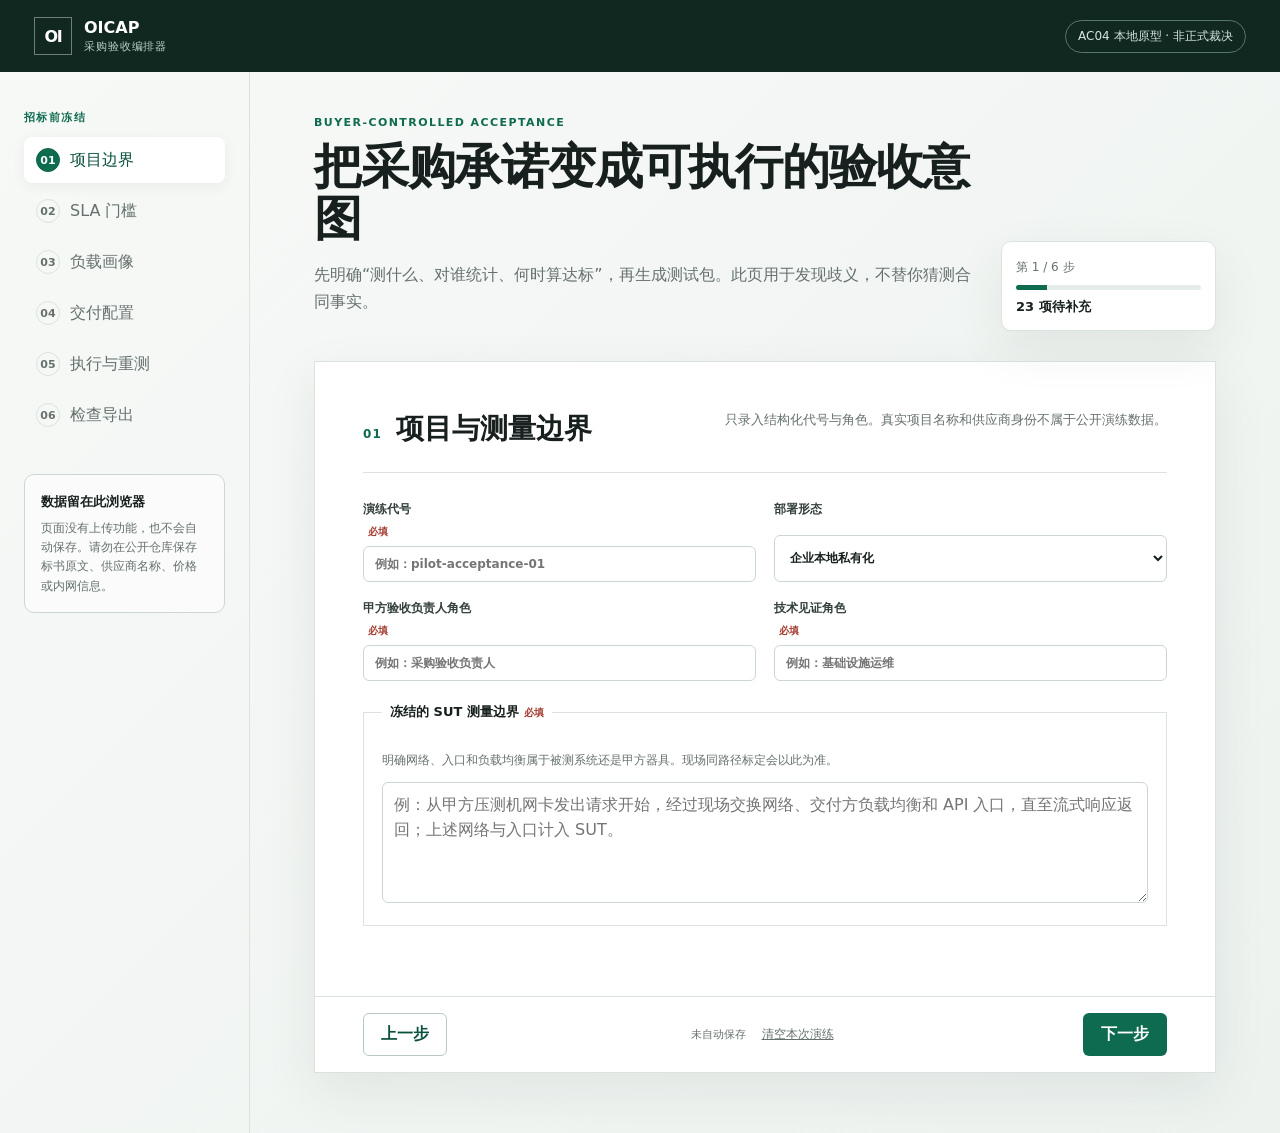
==== web/intake-prototype/index.html @ b47b5018 "Add buyer-side acceptance intake prototype" ====
<!doctype html>
<html lang="zh-CN">
<head>
  <meta charset="utf-8">
  <meta name="viewport" content="width=device-width, initial-scale=1">
  <meta name="color-scheme" content="light">
  <title>OICAP 采购验收编排器 · AC04 原型</title>
  <link rel="stylesheet" href="styles.css">
</head>
<body>
  <header class="topbar">
    <a class="brand" href="#project" aria-label="OICAP 首页">
      <span class="brand-mark" aria-hidden="true">OI</span>
      <span><strong>OICAP</strong><small>采购验收编排器</small></span>
    </a>
    <div class="prototype-badge">AC04 本地原型 · 非正式裁决</div>
  </header>

  <main class="shell">
    <aside class="rail" aria-label="编排步骤">
      <p class="eyebrow">招标前冻结</p>
      <nav id="step-nav"></nav>
      <div class="privacy-note">
        <strong>数据留在此浏览器</strong>
        <p>页面没有上传功能，也不会自动保存。请勿在公开仓库保存标书原文、供应商名称、价格或内网信息。</p>
      </div>
    </aside>

    <section class="workspace">
      <div class="intro">
        <div>
          <p class="eyebrow">Buyer-controlled acceptance</p>
          <h1>把采购承诺变成可执行的验收意图</h1>
          <p>先明确“测什么、对谁统计、何时算达标”，再生成测试包。此页用于发现歧义，不替你猜测合同事实。</p>
        </div>
        <div class="progress-card" aria-live="polite">
          <span id="progress-label">第 1 / 6 步</span>
          <div class="progress-track"><i id="progress-bar"></i></div>
          <strong id="readiness-label">尚未检查</strong>
        </div>
      </div>

      <form id="intake-form" novalidate>
        <section class="step" data-step="project" aria-labelledby="project-title">
          <div class="section-head">
            <div><p class="step-number">01</p><h2 id="project-title">项目与测量边界</h2></div>
            <p>只录入结构化代号与角色。真实项目名称和供应商身份不属于公开演练数据。</p>
          </div>
          <div class="field-grid two">
            <label>演练代号<span>必填</span><input name="project_id" placeholder="例如：pilot-acceptance-01" autocomplete="off"></label>
            <label>部署形态<select name="deployment_mode"><option value="private_on_prem">企业本地私有化</option><option value="private_cloud">企业私有云</option><option value="other">其他受控环境</option></select></label>
            <label>甲方验收负责人角色<span>必填</span><input name="buyer_role" placeholder="例如：采购验收负责人"></label>
            <label>技术见证角色<span>必填</span><input name="technical_role" placeholder="例如：基础设施运维"></label>
          </div>
          <fieldset>
            <legend>冻结的 SUT 测量边界<span>必填</span></legend>
            <p class="hint">明确网络、入口和负载均衡属于被测系统还是甲方器具。现场同路径标定会以此为准。</p>
            <textarea name="measurement_boundary" rows="4" placeholder="例：从甲方压测机网卡发出请求开始，经过现场交换网络、交付方负载均衡和 API 入口，直至流式响应返回；上述网络与入口计入 SUT。"></textarea>
          </fieldset>
        </section>

        <section class="step" data-step="sla" aria-labelledby="sla-title" hidden>
          <div class="section-head">
            <div><p class="step-number">02</p><h2 id="sla-title">SLA 门槛</h2></div>
            <p>每条门槛都必须说清指标、总体、统计量、比较符和最低证据量。不存在不加定义的“TPS”。</p>
          </div>
          <div class="callout warning"><strong>先翻译合同语言</strong><span>“50 并发、20 TPS、2 秒响应”还不是可执行 SLA。下面每一列都是为了消除一种争议。</span></div>
          <div id="gate-list" class="card-list"></div>
          <button class="secondary" type="button" id="add-gate">＋ 添加 SLA 门槛</button>
        </section>

        <section class="step" data-step="workload" aria-labelledby="workload-title" hidden>
          <div class="section-head">
            <div><p class="step-number">03</p><h2 id="workload-title">业务负载画像</h2></div>
            <p>并发用户只是外壳。输入长度、输出长度、会话节奏和业务类别共同决定实际压力。</p>
          </div>
          <div id="workload-list" class="card-list"></div>
          <button class="secondary" type="button" id="add-workload">＋ 添加业务类别</button>
        </section>

        <section class="step" data-step="deployment" aria-labelledby="deployment-title" hidden>
          <div class="section-head">
            <div><p class="step-number">04</p><h2 id="deployment-title">交付配置要求</h2></div>
            <p>14 项必须逐项表态。没有填写不等于“不要求”；故意排除必须明确选择。</p>
          </div>
          <div class="legend-row"><span><i class="dot required"></i>required 精确要求</span><span><i class="dot allowed"></i>allowed_set 有界集合</span><span><i class="dot optional"></i>informational 只记录</span><span><i class="dot none"></i>not_required 明确排除</span></div>
          <div id="deployment-list" class="requirement-list"></div>
          <div id="memory-envelope-warning" class="callout warning" hidden></div>
        </section>

        <section class="step" data-step="execution" aria-labelledby="execution-title" hidden>
          <div class="section-head">
            <div><p class="step-number">05</p><h2 id="execution-title">执行、预算与重测</h2></div>
            <p>现场时间不是无限的。测试点、重复次数和硬上限必须在看到结果前冻结。</p>
          </div>
          <div class="field-grid three">
            <label>负载语义<select name="load_semantics"><option value="closed_loop">闭环并发用户</option><option value="open_loop">开放环到达率</option></select></label>
            <label>最大计划负载<span>必填</span><input name="max_load" type="number" min="1" step="1" placeholder="500"></label>
            <label>独立重复次数<span>必填</span><input name="repeats" type="number" min="2" step="1" value="3"></label>
            <label>现场窗口（分钟）<span>必填</span><input name="site_window_minutes" type="number" min="1" step="1" placeholder="480"></label>
            <label>单点最低时长（秒）<span>必填</span><input name="min_point_duration_s" type="number" min="1" step="1" value="60"></label>
            <label>单点最低成功样本<span>必填</span><input name="min_point_samples" type="number" min="1" step="1" value="100"></label>
          </div>
          <fieldset>
            <legend>负载点</legend>
            <input name="load_points" placeholder="例如：50, 100, 200, 300, 500">
            <p class="hint">完整向量会被报告。最高通过点不能掩盖更低负载曾经失败。</p>
          </fieldset>
          <div class="field-grid two">
            <label>重测上限<select name="max_retests"><option value="0">不允许</option><option value="1" selected>最多 1 次</option><option value="2">最多 2 次</option></select></label>
            <label>重测可变配置<input name="mutable_paths" placeholder="例如：仅 batching 参数；不得换模型或硬件"></label>
          </div>
          <fieldset>
            <legend>出发前客户端自检</legend>
            <div class="check-grid">
              <label><input type="checkbox" name="preflight_max_load">按最大负载持续配速，而非瞬时峰值</label>
              <label><input type="checkbox" name="preflight_resource_record">记录 CPU、内存、描述符和网络</label>
              <label><input type="checkbox" name="onsite_same_path_calibration">现场真实路径重新标定</label>
              <label><input type="checkbox" name="buyer_controls_responder">甲方控制并校验标定应答器</label>
            </div>
          </fieldset>
        </section>

        <section class="step" data-step="review" aria-labelledby="review-title" hidden>
          <div class="section-head">
            <div><p class="step-number">06</p><h2 id="review-title">检查与导出</h2></div>
            <p>这里检查能否进入人工评审，不代表合同已经冻结，也不代表系统能达到 SLA。</p>
          </div>
          <div id="validation-summary" class="validation-summary"></div>
          <div class="review-grid">
            <div>
              <h3>演练草案</h3>
              <p class="hint">导出的 JSON 不含正式 pack、密封实例或裁决签名。</p>
            </div>
            <div class="review-actions">
              <button type="button" class="secondary" id="copy-json">复制 JSON</button>
              <button type="button" class="primary" id="download-json">下载草案</button>
            </div>
          </div>
          <pre id="json-preview" tabindex="0"></pre>
        </section>

        <footer class="form-footer">
          <button type="button" class="secondary" id="previous-step">上一步</button>
          <div class="footer-note"><span id="local-status">未自动保存</span><button type="button" class="text-button" id="clear-form">清空本次演练</button></div>
          <button type="button" class="primary" id="next-step">下一步</button>
        </footer>
      </form>
    </section>
  </main>

  <template id="gate-template">
    <article class="form-card gate-card">
      <div class="card-head"><strong>SLA 门槛 <span class="item-index"></span></strong><button type="button" class="icon-button remove-item" aria-label="删除此门槛">删除</button></div>
      <div class="field-grid four">
        <label>指标<select data-field="metric"><option value="">请选择</option><option value="ttft_ms">TTFT（首个有效字符）</option><option value="end_to_end_ms">端到端时延</option><option value="aggregate_output_tokens_per_second">聚合输出 token/s</option><option value="per_request_decode_tokens_per_second">单请求解码 token/s</option><option value="itl_ms">逐 token 间隔</option><option value="qualified_requests_per_second">合格请求/s</option><option value="success_rate">成功率</option><option value="quality_score">质量得分</option></select></label>
        <label>业务类别<input data-field="workload_class" placeholder="例如：knowledge_qa"></label>
        <label>统计量<select data-field="statistic"><option value="p95">p95</option><option value="p99">p99</option><option value="mean">mean</option><option value="aggregate">aggregate</option><option value="minimum">minimum</option></select></label>
        <label>比较条件<div class="inline-fields"><select data-field="comparator"><option value="lte">≤</option><option value="gte">≥</option></select><input data-field="threshold" type="number" min="0" step="any" placeholder="阈值"></div></label>
        <label>单位<input data-field="unit" placeholder="ms / token/s / ratio"></label>
        <label>统计总体<input data-field="population" placeholder="例如：成功且质量合格的请求"></label>
        <label>最低样本数<input data-field="min_samples" type="number" min="1" step="1" value="100"></label>
        <label>最低时长（秒）<input data-field="min_duration_s" type="number" min="1" step="1" value="60"></label>
      </div>
      <div class="check-grid compact">
        <label><input type="checkbox" data-field="quality_eligible">仅质量合格请求计入</label>
        <label>证据权威<select data-field="authority"><option value="client_observed">甲方客户端观测</option><option value="server_usage">服务端 usage 聚合</option><option value="quality_hook">锁定质量校验器</option><option value="authoritative_token_timestamps">权威逐 token 时间戳</option></select></label>
      </div>
    </article>
  </template>

  <template id="workload-template">
    <article class="form-card workload-card">
      <div class="card-head"><strong>业务类别 <span class="item-index"></span></strong><button type="button" class="icon-button remove-item" aria-label="删除此业务类别">删除</button></div>
      <div class="field-grid four">
        <label>类别代号<input data-field="class_id" placeholder="例如：knowledge_qa"></label>
        <label>占比（%）<input data-field="weight_percent" type="number" min="0" max="100" step="any" placeholder="100"></label>
        <label>输入 token 范围<input data-field="input_tokens" placeholder="例如：500–4000"></label>
        <label>请求输出 token 范围<input data-field="output_tokens" placeholder="例如：100–800"></label>
        <label>来源<select data-field="source_policy"><option value="oicap_standard">OICAP 标准包</option><option value="buyer_local">甲方本地数据</option><option value="distribution_matched_synthetic">分布匹配合成</option></select></label>
        <label>会话<select data-field="session_semantics"><option value="single_turn">单轮</option><option value="multi_turn">多轮</option></select></label>
        <label>思考间隔（毫秒）<input data-field="think_time_ms" type="number" min="0" step="any" value="0"></label>
        <label>响应<select data-field="streaming"><option value="required">必须流式</option><option value="forbidden">必须非流式</option><option value="either">均可</option></select></label>
      </div>
      <label>质量规则<textarea data-field="quality_rule" rows="2" placeholder="描述合格输出的判据和可用的参考证据；没有规则不能靠速度替代质量。"></textarea></label>
    </article>
  </template>

  <script type="module" src="app.mjs"></script>
</body>
</html>
---- web/intake-prototype/styles.css ----
:root {
  --ink: #17201e;
  --muted: #66716d;
  --line: #dce3df;
  --paper: #ffffff;
  --canvas: #f3f6f3;
  --green: #0f6b50;
  --green-dark: #0b513e;
  --green-soft: #e6f2ed;
  --amber: #9c5c04;
  --amber-soft: #fff4dc;
  --red: #a43c31;
  --red-soft: #fff0ed;
  --shadow: 0 18px 50px rgba(25, 49, 41, .08);
  font-family: Inter, ui-sans-serif, system-ui, -apple-system, BlinkMacSystemFont, "Segoe UI", sans-serif;
  color: var(--ink);
  background: var(--canvas);
}

* { box-sizing: border-box; }
body { margin: 0; min-height: 100vh; background: linear-gradient(135deg, #f7f9f7 0%, #edf2ef 100%); }
button, input, select, textarea { font: inherit; }
button { cursor: pointer; }

.topbar { height: 72px; padding: 0 34px; display: flex; align-items: center; justify-content: space-between; background: #102820; color: #fff; }
.brand { display: flex; gap: 12px; align-items: center; color: inherit; text-decoration: none; }
.brand-mark { width: 38px; height: 38px; border: 1px solid rgba(255,255,255,.4); display: grid; place-items: center; font-weight: 800; letter-spacing: -.08em; }
.brand strong, .brand small { display: block; }
.brand small { margin-top: 2px; color: #bad0c8; font-size: 11px; letter-spacing: .08em; }
.prototype-badge { border: 1px solid #55776c; padding: 7px 12px; border-radius: 999px; color: #d6e5df; font-size: 12px; }

.shell { max-width: 1500px; margin: 0 auto; display: grid; grid-template-columns: 250px minmax(0, 1fr); min-height: calc(100vh - 72px); }
.rail { padding: 38px 24px; border-right: 1px solid var(--line); }
.eyebrow { margin: 0 0 12px; color: var(--green); text-transform: uppercase; letter-spacing: .13em; font-size: 11px; font-weight: 800; }
#step-nav { display: grid; gap: 5px; }
.nav-step { width: 100%; border: 0; background: transparent; border-radius: 8px; padding: 11px 12px; display: flex; align-items: center; gap: 10px; text-align: left; color: var(--muted); }
.nav-step b { width: 24px; height: 24px; border: 1px solid var(--line); border-radius: 50%; display: grid; place-items: center; font-size: 11px; }
.nav-step.active { background: var(--paper); color: var(--green-dark); box-shadow: 0 3px 14px rgba(25,49,41,.06); }
.nav-step.active b { color: white; background: var(--green); border-color: var(--green); }
.privacy-note { margin-top: 36px; padding: 16px; border: 1px solid #cbd8d2; background: rgba(255,255,255,.56); border-radius: 10px; }
.privacy-note strong { font-size: 13px; }
.privacy-note p { margin: 8px 0 0; color: var(--muted); font-size: 12px; line-height: 1.6; }

.workspace { padding: 44px clamp(28px, 5vw, 76px) 60px; min-width: 0; }
.intro { display: flex; justify-content: space-between; gap: 30px; align-items: flex-end; margin-bottom: 30px; }
.intro h1 { margin: 0; max-width: 780px; font-family: Georgia, "Songti SC", serif; font-size: clamp(30px, 4vw, 48px); line-height: 1.08; font-weight: 600; letter-spacing: -.025em; }
.intro > div > p:last-child { max-width: 760px; color: var(--muted); line-height: 1.7; }
.progress-card { width: 215px; flex: 0 0 auto; background: var(--paper); border: 1px solid var(--line); padding: 14px; border-radius: 10px; box-shadow: var(--shadow); }
.progress-card span { color: var(--muted); font-size: 12px; }
.progress-card strong { display: block; margin-top: 8px; font-size: 13px; }
.progress-track { margin-top: 9px; height: 5px; border-radius: 5px; background: #e6ece9; overflow: hidden; }
.progress-track i { display: block; height: 100%; width: 16.66%; background: var(--green); transition: width .25s ease; }

form { background: var(--paper); border: 1px solid var(--line); box-shadow: var(--shadow); }
.step { padding: clamp(24px, 4vw, 48px); min-height: 540px; }
.section-head { display: flex; justify-content: space-between; gap: 32px; align-items: flex-start; padding-bottom: 24px; border-bottom: 1px solid var(--line); margin-bottom: 28px; }
.section-head > div { display: flex; gap: 14px; align-items: baseline; }
.section-head h2 { margin: 0; font-family: Georgia, "Songti SC", serif; font-size: 28px; font-weight: 600; }
.section-head > p { margin: 0; max-width: 510px; color: var(--muted); line-height: 1.6; font-size: 13px; }
.step-number { margin: 0; color: var(--green); font-size: 12px; font-weight: 800; letter-spacing: .1em; }

.field-grid { display: grid; gap: 18px; margin-bottom: 22px; }
.field-grid.two { grid-template-columns: repeat(2, minmax(0, 1fr)); }
.field-grid.three { grid-template-columns: repeat(3, minmax(0, 1fr)); }
.field-grid.four { grid-template-columns: repeat(4, minmax(0, 1fr)); }
label { display: grid; gap: 7px; color: #34403c; font-size: 12px; font-weight: 700; }
label > span, legend > span { margin-left: 5px; color: var(--red); font-size: 10px; }
input, select, textarea { width: 100%; border: 1px solid #cdd7d2; border-radius: 6px; background: #fff; color: var(--ink); padding: 10px 11px; outline: none; }
input:focus, select:focus, textarea:focus { border-color: var(--green); box-shadow: 0 0 0 3px rgba(15,107,80,.1); }
input.invalid, select.invalid, textarea.invalid { border-color: var(--red); background: #fffafa; }
textarea { resize: vertical; line-height: 1.55; }
fieldset { margin: 0 0 22px; padding: 18px; border: 1px solid var(--line); }
legend { padding: 0 8px; font-size: 13px; font-weight: 800; }
.hint { color: var(--muted); font-size: 12px; line-height: 1.6; }

.callout { display: flex; gap: 10px; align-items: baseline; margin-bottom: 20px; padding: 13px 15px; border-radius: 7px; font-size: 12px; line-height: 1.55; }
.callout.warning { color: #70450b; background: var(--amber-soft); border-left: 3px solid var(--amber); }
.callout.danger { color: #7b3028; background: var(--red-soft); border-left: 3px solid var(--red); }
.callout.good { color: var(--green-dark); background: var(--green-soft); border-left: 3px solid var(--green); }
.card-list { display: grid; gap: 16px; margin-bottom: 18px; }
.form-card { padding: 18px; background: #fbfcfb; border: 1px solid var(--line); border-radius: 9px; }
.card-head { display: flex; justify-content: space-between; align-items: center; margin-bottom: 16px; }
.card-head strong { font-family: Georgia, "Songti SC", serif; font-size: 17px; }
.icon-button, .text-button { border: 0; background: transparent; color: var(--muted); font-size: 12px; text-decoration: underline; }
.inline-fields { display: grid; grid-template-columns: 75px 1fr; gap: 6px; }
.check-grid { display: grid; grid-template-columns: repeat(2, minmax(0, 1fr)); gap: 12px; }
.check-grid label { display: flex; align-items: center; gap: 8px; font-weight: 500; }
.check-grid input[type="checkbox"] { width: 16px; height: 16px; }
.check-grid.compact { align-items: end; }

.legend-row { display: flex; gap: 20px; flex-wrap: wrap; margin-bottom: 16px; color: var(--muted); font-size: 11px; }
.dot { display: inline-block; width: 8px; height: 8px; margin-right: 5px; border-radius: 50%; }
.dot.required { background: var(--green); }.dot.allowed { background: #3478a5; }.dot.optional { background: #aa7a24; }.dot.none { background: #88938f; }
.requirement-list { border-top: 1px solid var(--line); }
.requirement-row { display: grid; grid-template-columns: minmax(170px, .9fr) 160px minmax(240px, 2fr); gap: 14px; align-items: center; padding: 13px 0; border-bottom: 1px solid var(--line); }
.requirement-row strong { font-size: 12px; }.requirement-row small { display: block; margin-top: 3px; color: var(--muted); font-weight: 400; }

.validation-summary { display: grid; gap: 8px; margin-bottom: 24px; }
.validation-item { padding: 11px 13px; border-radius: 6px; font-size: 12px; line-height: 1.5; }
.validation-item.error { color: #7b3028; background: var(--red-soft); }.validation-item.warning { color: #70450b; background: var(--amber-soft); }.validation-item.success { color: var(--green-dark); background: var(--green-soft); }
.review-grid { display: flex; align-items: center; justify-content: space-between; gap: 20px; }
.review-grid h3 { margin-bottom: 4px; }
.review-actions { display: flex; gap: 8px; }
pre { max-height: 520px; overflow: auto; padding: 18px; border-radius: 7px; background: #10201a; color: #dbe9e3; font: 12px/1.6 ui-monospace, SFMono-Regular, Menlo, monospace; }

.form-footer { min-height: 76px; border-top: 1px solid var(--line); padding: 15px clamp(24px, 4vw, 48px); display: flex; align-items: center; justify-content: space-between; gap: 14px; }
.primary, .secondary { border-radius: 6px; padding: 10px 17px; font-weight: 750; border: 1px solid transparent; }
.primary { background: var(--green); color: #fff; }.primary:hover { background: var(--green-dark); }
.secondary { background: #fff; color: var(--green-dark); border-color: #b9c9c2; }.secondary:hover { background: var(--green-soft); }
.footer-note { color: var(--muted); font-size: 11px; }
.footer-note .text-button { margin-left: 10px; }

@media (max-width: 1050px) {
  .shell { grid-template-columns: 1fr; }
  .rail { border-right: 0; border-bottom: 1px solid var(--line); padding: 18px 24px; }
  .rail > .eyebrow, .privacy-note { display: none; }
  #step-nav { display: flex; overflow-x: auto; }
  .nav-step { min-width: max-content; }
  .field-grid.four { grid-template-columns: repeat(2, minmax(0, 1fr)); }
}
@media (max-width: 720px) {
  .topbar { padding: 0 18px; }.prototype-badge { display: none; }
  .workspace { padding: 28px 14px 40px; }
  .intro { display: block; }.progress-card { width: 100%; margin-top: 18px; }
  .section-head { display: block; }.section-head > p { margin-top: 12px; }
  .field-grid.two, .field-grid.three, .field-grid.four, .check-grid { grid-template-columns: 1fr; }
  .requirement-row { grid-template-columns: 1fr; }
  .form-footer { flex-wrap: wrap; }.footer-note { order: 3; width: 100%; text-align: center; }
  .review-grid { align-items: flex-start; flex-direction: column; }
}
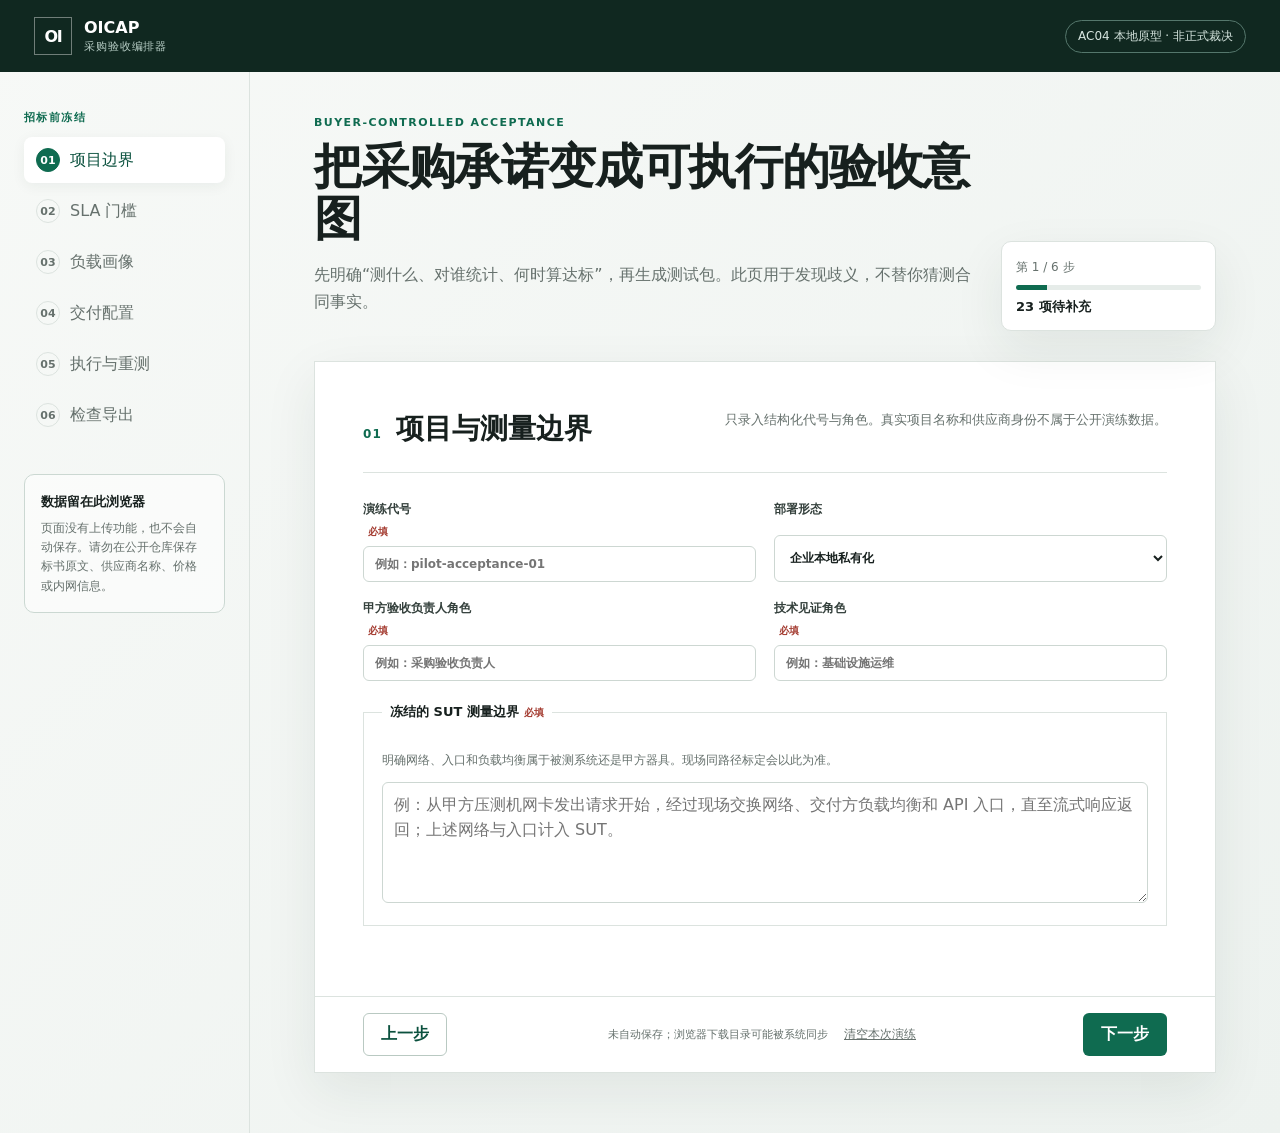
==== commit 1cebe441: "Close AC04 prototype privacy and integrity findings" ====
--- a/web/intake-prototype/index.html
+++ b/web/intake-prototype/index.html
@@ -127,14 +127,17 @@
             <p>这里检查能否进入人工评审，不代表合同已经冻结，也不代表系统能达到 SLA。</p>
           </div>
           <div id="validation-summary" class="validation-summary"></div>
+          <div class="callout warning">
+            <strong>下载位置也属于保密边界</strong>
+            <span>浏览器通常保存到 Downloads，该目录可能被系统或云服务同步。下载后请立即移入买方批准的私有位置；不要提交到公开仓库。</span>
+          </div>
           <div class="review-grid">
             <div>
               <h3>演练草案</h3>
               <p class="hint">导出的 JSON 不含正式 pack、密封实例或裁决签名。</p>
             </div>
             <div class="review-actions">
-              <button type="button" class="secondary" id="copy-json">复制 JSON</button>
-              <button type="button" class="primary" id="download-json">下载草案</button>
+              <button type="button" class="primary" id="download-json">下载 PRIVATE 草案</button>
             </div>
           </div>
           <pre id="json-preview" tabindex="0"></pre>
@@ -142,7 +145,7 @@
 
         <footer class="form-footer">
           <button type="button" class="secondary" id="previous-step">上一步</button>
-          <div class="footer-note"><span id="local-status">未自动保存</span><button type="button" class="text-button" id="clear-form">清空本次演练</button></div>
+          <div class="footer-note"><span id="local-status">未自动保存；浏览器下载目录可能被系统同步</span><button type="button" class="text-button" id="clear-form">清空本次演练</button></div>
           <button type="button" class="primary" id="next-step">下一步</button>
         </footer>
       </form>
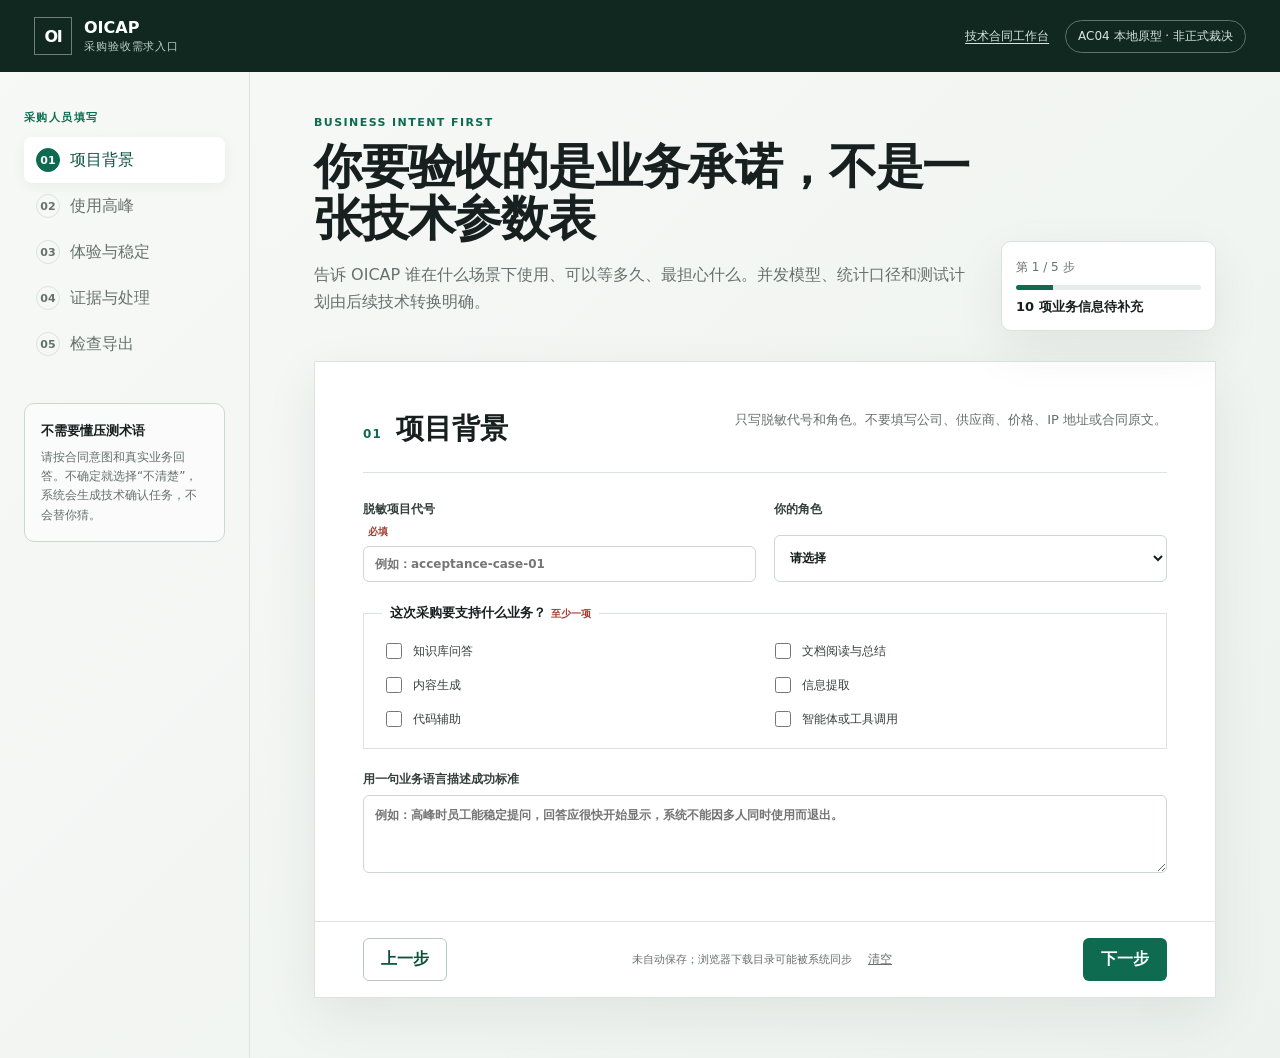
==== commit 20a4799b: "Split buyer intake from expert contract authoring" ====
--- a/web/intake-prototype/index.html
+++ b/web/intake-prototype/index.html
@@ -4,191 +4,117 @@
   <meta charset="utf-8">
   <meta name="viewport" content="width=device-width, initial-scale=1">
   <meta name="color-scheme" content="light">
-  <title>OICAP 采购验收编排器 · AC04 原型</title>
+  <title>OICAP · 采购验收需求入口</title>
   <link rel="stylesheet" href="styles.css">
 </head>
 <body>
   <header class="topbar">
-    <a class="brand" href="#project" aria-label="OICAP 首页">
-      <span class="brand-mark" aria-hidden="true">OI</span>
-      <span><strong>OICAP</strong><small>采购验收编排器</small></span>
-    </a>
-    <div class="prototype-badge">AC04 本地原型 · 非正式裁决</div>
+    <a class="brand" href="#project"><span class="brand-mark" aria-hidden="true">OI</span><span><strong>OICAP</strong><small>采购验收需求入口</small></span></a>
+    <div class="header-actions"><a class="expert-link" href="expert.html">技术合同工作台</a><div class="prototype-badge">AC04 本地原型 · 非正式裁决</div></div>
   </header>
 
   <main class="shell">
-    <aside class="rail" aria-label="编排步骤">
-      <p class="eyebrow">招标前冻结</p>
-      <nav id="step-nav"></nav>
-      <div class="privacy-note">
-        <strong>数据留在此浏览器</strong>
-        <p>页面没有上传功能，也不会自动保存。请勿在公开仓库保存标书原文、供应商名称、价格或内网信息。</p>
-      </div>
+    <aside class="rail" aria-label="录入步骤">
+      <p class="eyebrow">采购人员填写</p>
+      <nav id="buyer-step-nav"></nav>
+      <div class="privacy-note"><strong>不需要懂压测术语</strong><p>请按合同意图和真实业务回答。不确定就选择“不清楚”，系统会生成技术确认任务，不会替你猜。</p></div>
     </aside>
 
     <section class="workspace">
       <div class="intro">
-        <div>
-          <p class="eyebrow">Buyer-controlled acceptance</p>
-          <h1>把采购承诺变成可执行的验收意图</h1>
-          <p>先明确“测什么、对谁统计、何时算达标”，再生成测试包。此页用于发现歧义，不替你猜测合同事实。</p>
-        </div>
-        <div class="progress-card" aria-live="polite">
-          <span id="progress-label">第 1 / 6 步</span>
-          <div class="progress-track"><i id="progress-bar"></i></div>
-          <strong id="readiness-label">尚未检查</strong>
-        </div>
+        <div><p class="eyebrow">Business intent first</p><h1>你要验收的是业务承诺，不是一张技术参数表</h1><p>告诉 OICAP 谁在什么场景下使用、可以等多久、最担心什么。并发模型、统计口径和测试计划由后续技术转换明确。</p></div>
+        <div class="progress-card" aria-live="polite"><span id="buyer-progress-label">第 1 / 5 步</span><div class="progress-track"><i id="buyer-progress-bar"></i></div><strong id="buyer-readiness-label">尚未检查</strong></div>
       </div>
 
-      <form id="intake-form" novalidate>
-        <section class="step" data-step="project" aria-labelledby="project-title">
-          <div class="section-head">
-            <div><p class="step-number">01</p><h2 id="project-title">项目与测量边界</h2></div>
-            <p>只录入结构化代号与角色。真实项目名称和供应商身份不属于公开演练数据。</p>
+      <form id="buyer-form" novalidate>
+        <section class="step" data-buyer-step="project">
+          <div class="section-head"><div><p class="step-number">01</p><h2>项目背景</h2></div><p>只写脱敏代号和角色。不要填写公司、供应商、价格、IP 地址或合同原文。</p></div>
+          <div class="field-grid two">
+            <label>脱敏项目代号<span>必填</span><input name="project_id" placeholder="例如：acceptance-case-01"></label>
+            <label>你的角色<select name="buyer_role"><option value="">请选择</option><option value="procurement">采购</option><option value="acceptance_owner">验收负责人</option><option value="business_owner">业务负责人</option><option value="it_owner">信息化负责人</option></select></label>
           </div>
-          <div class="field-grid two">
-            <label>演练代号<span>必填</span><input name="project_id" placeholder="例如：pilot-acceptance-01" autocomplete="off"></label>
-            <label>部署形态<select name="deployment_mode"><option value="private_on_prem">企业本地私有化</option><option value="private_cloud">企业私有云</option><option value="other">其他受控环境</option></select></label>
-            <label>甲方验收负责人角色<span>必填</span><input name="buyer_role" placeholder="例如：采购验收负责人"></label>
-            <label>技术见证角色<span>必填</span><input name="technical_role" placeholder="例如：基础设施运维"></label>
-          </div>
-          <fieldset>
-            <legend>冻结的 SUT 测量边界<span>必填</span></legend>
-            <p class="hint">明确网络、入口和负载均衡属于被测系统还是甲方器具。现场同路径标定会以此为准。</p>
-            <textarea name="measurement_boundary" rows="4" placeholder="例：从甲方压测机网卡发出请求开始，经过现场交换网络、交付方负载均衡和 API 入口，直至流式响应返回；上述网络与入口计入 SUT。"></textarea>
-          </fieldset>
+          <fieldset><legend>这次采购要支持什么业务？<span>至少一项</span></legend><div class="check-grid">
+            <label><input type="checkbox" name="use_case" value="knowledge_qa">知识库问答</label>
+            <label><input type="checkbox" name="use_case" value="document_review">文档阅读与总结</label>
+            <label><input type="checkbox" name="use_case" value="content_generation">内容生成</label>
+            <label><input type="checkbox" name="use_case" value="information_extraction">信息提取</label>
+            <label><input type="checkbox" name="use_case" value="coding">代码辅助</label>
+            <label><input type="checkbox" name="use_case" value="agent">智能体或工具调用</label>
+          </div></fieldset>
+          <label>用一句业务语言描述成功标准<textarea name="business_outcome" rows="3" placeholder="例如：高峰时员工能稳定提问，回答应很快开始显示，系统不能因多人同时使用而退出。"></textarea></label>
         </section>
 
-        <section class="step" data-step="sla" aria-labelledby="sla-title" hidden>
-          <div class="section-head">
-            <div><p class="step-number">02</p><h2 id="sla-title">SLA 门槛</h2></div>
-            <p>每条门槛都必须说清指标、总体、统计量、比较符和最低证据量。不存在不加定义的“TPS”。</p>
+        <section class="step" data-buyer-step="load" hidden>
+          <div class="section-head"><div><p class="step-number">02</p><h2>使用高峰</h2></div><p>“有多少账号”不等于“同时有多少请求”。只填你真正知道的，系统会把缺口交给技术人员确认。</p></div>
+          <div class="field-grid two">
+            <label>高峰期可能同时在线的人数<select name="peak_users_known"><option value="">请选择</option><option value="known">我知道大致人数</option><option value="unknown">目前说不清</option></select></label>
+            <label>人数（如已知）<input name="peak_users" type="number" min="1" step="1" placeholder="例如：500"></label>
           </div>
-          <div class="callout warning"><strong>先翻译合同语言</strong><span>“50 并发、20 TPS、2 秒响应”还不是可执行 SLA。下面每一列都是为了消除一种争议。</span></div>
-          <div id="gate-list" class="card-list"></div>
-          <button class="secondary" type="button" id="add-gate">＋ 添加 SLA 门槛</button>
+          <fieldset><legend>高峰期每个人大概怎么使用？<span>必填</span></legend><div class="radio-stack">
+            <label><input type="radio" name="interaction_pattern" value="burst">可能在同一时刻集中发问</label>
+            <label><input type="radio" name="interaction_pattern" value="active_chat">持续对话，回答后很快继续问</label>
+            <label><input type="radio" name="interaction_pattern" value="occasional">间歇使用，几分钟问一次</label>
+            <label><input type="radio" name="interaction_pattern" value="known_request_rate">已有每分钟请求量数据</label>
+            <label><input type="radio" name="interaction_pattern" value="unknown">不知道，需要技术人员或日志确认</label>
+          </div></fieldset>
+          <div class="field-grid two">
+            <label>已知的高峰请求量（可不填）<input name="requests_per_minute" type="number" min="0" step="any" placeholder="每分钟请求数"></label>
+            <label>一次使用通常要处理多长内容？<select name="input_size"><option value="">请选择或不清楚</option><option value="short">短问题或短指令</option><option value="medium">数页文档</option><option value="long">长文档或大量上下文</option><option value="mixed">以上情况混合</option><option value="unknown">不清楚</option></select></label>
+          </div>
         </section>
 
-        <section class="step" data-step="workload" aria-labelledby="workload-title" hidden>
-          <div class="section-head">
-            <div><p class="step-number">03</p><h2 id="workload-title">业务负载画像</h2></div>
-            <p>并发用户只是外壳。输入长度、输出长度、会话节奏和业务类别共同决定实际压力。</p>
+        <section class="step" data-buyer-step="experience" hidden>
+          <div class="section-head"><div><p class="step-number">03</p><h2>等待体验与稳定性</h2></div><p>用用户能感知的语言填写。百分位、总体和采样时长由技术转换阶段展开并让你确认。</p></div>
+          <fieldset><legend>开始显示回答</legend><div class="field-grid three">
+            <label>合同是否承诺<select name="first_response_required"><option value="">请选择</option><option value="yes">是</option><option value="no">否</option><option value="unclear">不清楚</option></select></label>
+            <label>希望多少秒内开始显示<input name="first_response_seconds" type="number" min="0" step="any" placeholder="例如：2"></label>
+            <label>允许偶尔慢吗？<select name="first_response_reliability"><option value="">请选择</option><option value="almost_all">极少数可以慢</option><option value="most">大多数达到即可</option><option value="every">每一次都必须达到</option><option value="unclear">合同没说清</option></select></label>
+          </div></fieldset>
+          <div class="field-grid two">
+            <label>至少连续稳定运行多久（小时）<span>必填</span><input name="stability_hours" type="number" min="0.1" step="any" placeholder="例如：8"></label>
+            <label>失败后能否自动恢复<select name="recovery_expectation"><option value="">请选择</option><option value="no_interruption">不能出现服务中断</option><option value="automatic">允许故障但必须自动恢复</option><option value="manual">允许人工恢复</option><option value="unclear">合同没说清</option></select></label>
           </div>
-          <div id="workload-list" class="card-list"></div>
-          <button class="secondary" type="button" id="add-workload">＋ 添加业务类别</button>
+          <fieldset><legend>你最担心什么？</legend><div class="check-grid">
+            <label><input type="checkbox" name="risk" value="concurrency">多人同时使用后明显变慢</label>
+            <label><input type="checkbox" name="risk" value="stability">长时间运行不稳定</label>
+            <label><input type="checkbox" name="risk" value="oom">内存或显存不足导致退出</label>
+            <label><input type="checkbox" name="risk" value="errors">高峰期超时或报错</label>
+            <label><input type="checkbox" name="risk" value="quality">为了速度降低回答质量</label>
+            <label><input type="checkbox" name="risk" value="wrong_deployment">实际部署与合同配置不同</label>
+          </div></fieldset>
+          <label>什么样的回答才算可用？<textarea name="quality_expectation" rows="3" placeholder="可以写：由业务人员抽查、使用已有标准问答、关键事实必须正确，或者‘目前没有明确标准’。"></textarea></label>
         </section>
 
-        <section class="step" data-step="deployment" aria-labelledby="deployment-title" hidden>
-          <div class="section-head">
-            <div><p class="step-number">04</p><h2 id="deployment-title">交付配置要求</h2></div>
-            <p>14 项必须逐项表态。没有填写不等于“不要求”；故意排除必须明确选择。</p>
+        <section class="step" data-buyer-step="evidence" hidden>
+          <div class="section-head"><div><p class="step-number">04</p><h2>交付证据与失败处理</h2></div><p>乙方资料可以作为输入，但“乙方环境测过”不等于买方现场已经复现。</p></div>
+          <fieldset><legend>乙方能够提供什么？</legend><div class="check-grid">
+            <label><input type="checkbox" name="supplier_evidence" value="supplier_report">乙方环境测试报告</label>
+            <label><input type="checkbox" name="supplier_evidence" value="hardware_inventory">硬件清单</label>
+            <label><input type="checkbox" name="supplier_evidence" value="model_identity">模型版本或文件信息</label>
+            <label><input type="checkbox" name="supplier_evidence" value="engine_version">推理引擎版本</label>
+            <label><input type="checkbox" name="supplier_evidence" value="runtime_inspection">允许甲方现场查看进程和配置</label>
+            <label><input type="checkbox" name="supplier_evidence" value="controlled_restart">允许甲方见证重启和模型加载</label>
+            <label><input type="checkbox" name="supplier_evidence" value="none_or_unknown">没有其他证据或目前不清楚</label>
+          </div></fieldset>
+          <div class="field-grid two">
+            <label>如果技术测试 FAIL，会怎样？<span>必填</span><select name="fail_transition"><option value="">请选择</option><option value="remediate_retest">合同规定整改后重测</option><option value="reject">合同规定拒收</option><option value="commercial_adjustment">合同规定商务处置</option><option value="renegotiate">没有明确条款，只能重新协商</option><option value="unknown">不清楚</option></select></label>
+            <label>现场可用于验收的时间（小时）<span>必填</span><input name="site_window_hours" type="number" min="0.5" step="any" placeholder="例如：8"></label>
           </div>
-          <div class="legend-row"><span><i class="dot required"></i>required 精确要求</span><span><i class="dot allowed"></i>allowed_set 有界集合</span><span><i class="dot optional"></i>informational 只记录</span><span><i class="dot none"></i>not_required 明确排除</span></div>
-          <div id="deployment-list" class="requirement-list"></div>
-          <div id="memory-envelope-warning" class="callout warning" hidden></div>
+          <label>重测前允许乙方改什么？<select name="retest_changes"><option value="">请选择</option><option value="none">任何配置都不能改</option><option value="software_tuning">只允许软件参数调优</option><option value="same_model_hardware">允许软件变化，但模型和硬件不能变</option><option value="contract_defined">按合同列出的可变项</option><option value="unspecified">原合同没有规定</option></select></label>
         </section>
 
-        <section class="step" data-step="execution" aria-labelledby="execution-title" hidden>
-          <div class="section-head">
-            <div><p class="step-number">05</p><h2 id="execution-title">执行、预算与重测</h2></div>
-            <p>现场时间不是无限的。测试点、重复次数和硬上限必须在看到结果前冻结。</p>
-          </div>
-          <div class="field-grid three">
-            <label>负载语义<select name="load_semantics"><option value="closed_loop">闭环并发用户</option><option value="open_loop">开放环到达率</option></select></label>
-            <label>最大计划负载<span>必填</span><input name="max_load" type="number" min="1" step="1" placeholder="500"></label>
-            <label>独立重复次数<span>必填</span><input name="repeats" type="number" min="2" step="1" value="3"></label>
-            <label>现场窗口（分钟）<span>必填</span><input name="site_window_minutes" type="number" min="1" step="1" placeholder="480"></label>
-            <label>单点最低时长（秒）<span>必填</span><input name="min_point_duration_s" type="number" min="1" step="1" value="60"></label>
-            <label>单点最低成功样本<span>必填</span><input name="min_point_samples" type="number" min="1" step="1" value="100"></label>
-          </div>
-          <fieldset>
-            <legend>负载点</legend>
-            <input name="load_points" placeholder="例如：50, 100, 200, 300, 500">
-            <p class="hint">完整向量会被报告。最高通过点不能掩盖更低负载曾经失败。</p>
-          </fieldset>
-          <div class="field-grid two">
-            <label>重测上限<select name="max_retests"><option value="0">不允许</option><option value="1" selected>最多 1 次</option><option value="2">最多 2 次</option></select></label>
-            <label>重测可变配置<input name="mutable_paths" placeholder="例如：仅 batching 参数；不得换模型或硬件"></label>
-          </div>
-          <fieldset>
-            <legend>出发前客户端自检</legend>
-            <div class="check-grid">
-              <label><input type="checkbox" name="preflight_max_load">按最大负载持续配速，而非瞬时峰值</label>
-              <label><input type="checkbox" name="preflight_resource_record">记录 CPU、内存、描述符和网络</label>
-              <label><input type="checkbox" name="onsite_same_path_calibration">现场真实路径重新标定</label>
-              <label><input type="checkbox" name="buyer_controls_responder">甲方控制并校验标定应答器</label>
-            </div>
-          </fieldset>
+        <section class="step" data-buyer-step="review" hidden>
+          <div class="section-head"><div><p class="step-number">05</p><h2>业务需求与技术确认任务</h2></div><p>完成采购录入不代表技术合同已冻结。所有无法安全推导的内容都会留成待办。</p></div>
+          <div id="buyer-validation-summary" class="validation-summary"></div>
+          <div class="callout warning"><strong>下载位置也属于保密边界</strong><span>文件会进入浏览器下载目录，该目录可能被系统或云服务同步。下载后请立即移入买方批准的私有位置。</span></div>
+          <div class="review-grid"><div><h3>采购需求草案</h3><p class="hint">最高状态是 READY_FOR_TECHNICAL_TRANSLATION，不是 FROZEN 或 PASS。</p></div><button type="button" class="primary" id="buyer-download-json">下载 PRIVATE 草案</button></div>
+          <pre id="buyer-json-preview" tabindex="0"></pre>
         </section>
 
-        <section class="step" data-step="review" aria-labelledby="review-title" hidden>
-          <div class="section-head">
-            <div><p class="step-number">06</p><h2 id="review-title">检查与导出</h2></div>
-            <p>这里检查能否进入人工评审，不代表合同已经冻结，也不代表系统能达到 SLA。</p>
-          </div>
-          <div id="validation-summary" class="validation-summary"></div>
-          <div class="callout warning">
-            <strong>下载位置也属于保密边界</strong>
-            <span>浏览器通常保存到 Downloads，该目录可能被系统或云服务同步。下载后请立即移入买方批准的私有位置；不要提交到公开仓库。</span>
-          </div>
-          <div class="review-grid">
-            <div>
-              <h3>演练草案</h3>
-              <p class="hint">导出的 JSON 不含正式 pack、密封实例或裁决签名。</p>
-            </div>
-            <div class="review-actions">
-              <button type="button" class="primary" id="download-json">下载 PRIVATE 草案</button>
-            </div>
-          </div>
-          <pre id="json-preview" tabindex="0"></pre>
-        </section>
-
-        <footer class="form-footer">
-          <button type="button" class="secondary" id="previous-step">上一步</button>
-          <div class="footer-note"><span id="local-status">未自动保存；浏览器下载目录可能被系统同步</span><button type="button" class="text-button" id="clear-form">清空本次演练</button></div>
-          <button type="button" class="primary" id="next-step">下一步</button>
-        </footer>
+        <footer class="form-footer"><button type="button" class="secondary" id="buyer-previous-step">上一步</button><div class="footer-note"><span id="buyer-local-status">未自动保存；浏览器下载目录可能被系统同步</span><button type="button" class="text-button" id="buyer-clear-form">清空</button></div><button type="button" class="primary" id="buyer-next-step">下一步</button></footer>
       </form>
     </section>
   </main>
-
-  <template id="gate-template">
-    <article class="form-card gate-card">
-      <div class="card-head"><strong>SLA 门槛 <span class="item-index"></span></strong><button type="button" class="icon-button remove-item" aria-label="删除此门槛">删除</button></div>
-      <div class="field-grid four">
-        <label>指标<select data-field="metric"><option value="">请选择</option><option value="ttft_ms">TTFT（首个有效字符）</option><option value="end_to_end_ms">端到端时延</option><option value="aggregate_output_tokens_per_second">聚合输出 token/s</option><option value="per_request_decode_tokens_per_second">单请求解码 token/s</option><option value="itl_ms">逐 token 间隔</option><option value="qualified_requests_per_second">合格请求/s</option><option value="success_rate">成功率</option><option value="quality_score">质量得分</option></select></label>
-        <label>业务类别<input data-field="workload_class" placeholder="例如：knowledge_qa"></label>
-        <label>统计量<select data-field="statistic"><option value="p95">p95</option><option value="p99">p99</option><option value="mean">mean</option><option value="aggregate">aggregate</option><option value="minimum">minimum</option></select></label>
-        <label>比较条件<div class="inline-fields"><select data-field="comparator"><option value="lte">≤</option><option value="gte">≥</option></select><input data-field="threshold" type="number" min="0" step="any" placeholder="阈值"></div></label>
-        <label>单位<input data-field="unit" placeholder="ms / token/s / ratio"></label>
-        <label>统计总体<input data-field="population" placeholder="例如：成功且质量合格的请求"></label>
-        <label>最低样本数<input data-field="min_samples" type="number" min="1" step="1" value="100"></label>
-        <label>最低时长（秒）<input data-field="min_duration_s" type="number" min="1" step="1" value="60"></label>
-      </div>
-      <div class="check-grid compact">
-        <label><input type="checkbox" data-field="quality_eligible">仅质量合格请求计入</label>
-        <label>证据权威<select data-field="authority"><option value="client_observed">甲方客户端观测</option><option value="server_usage">服务端 usage 聚合</option><option value="quality_hook">锁定质量校验器</option><option value="authoritative_token_timestamps">权威逐 token 时间戳</option></select></label>
-      </div>
-    </article>
-  </template>
-
-  <template id="workload-template">
-    <article class="form-card workload-card">
-      <div class="card-head"><strong>业务类别 <span class="item-index"></span></strong><button type="button" class="icon-button remove-item" aria-label="删除此业务类别">删除</button></div>
-      <div class="field-grid four">
-        <label>类别代号<input data-field="class_id" placeholder="例如：knowledge_qa"></label>
-        <label>占比（%）<input data-field="weight_percent" type="number" min="0" max="100" step="any" placeholder="100"></label>
-        <label>输入 token 范围<input data-field="input_tokens" placeholder="例如：500–4000"></label>
-        <label>请求输出 token 范围<input data-field="output_tokens" placeholder="例如：100–800"></label>
-        <label>来源<select data-field="source_policy"><option value="oicap_standard">OICAP 标准包</option><option value="buyer_local">甲方本地数据</option><option value="distribution_matched_synthetic">分布匹配合成</option></select></label>
-        <label>会话<select data-field="session_semantics"><option value="single_turn">单轮</option><option value="multi_turn">多轮</option></select></label>
-        <label>思考间隔（毫秒）<input data-field="think_time_ms" type="number" min="0" step="any" value="0"></label>
-        <label>响应<select data-field="streaming"><option value="required">必须流式</option><option value="forbidden">必须非流式</option><option value="either">均可</option></select></label>
-      </div>
-      <label>质量规则<textarea data-field="quality_rule" rows="2" placeholder="描述合格输出的判据和可用的参考证据；没有规则不能靠速度替代质量。"></textarea></label>
-    </article>
-  </template>
-
-  <script type="module" src="app.mjs"></script>
+  <script type="module" src="buyer-app.mjs"></script>
 </body>
 </html>
--- a/web/intake-prototype/styles.css
+++ b/web/intake-prototype/styles.css
@@ -28,6 +28,8 @@
 .brand strong, .brand small { display: block; }
 .brand small { margin-top: 2px; color: #bad0c8; font-size: 11px; letter-spacing: .08em; }
 .prototype-badge { border: 1px solid #55776c; padding: 7px 12px; border-radius: 999px; color: #d6e5df; font-size: 12px; }
+.header-actions { display: flex; align-items: center; gap: 16px; }
+.expert-link { color: #d6e5df; font-size: 12px; text-underline-offset: 3px; }
 
 .shell { max-width: 1500px; margin: 0 auto; display: grid; grid-template-columns: 250px minmax(0, 1fr); min-height: calc(100vh - 72px); }
 .rail { padding: 38px 24px; border-right: 1px solid var(--line); }
@@ -87,6 +89,9 @@
 .check-grid label { display: flex; align-items: center; gap: 8px; font-weight: 500; }
 .check-grid input[type="checkbox"] { width: 16px; height: 16px; }
 .check-grid.compact { align-items: end; }
+.radio-stack { display: grid; gap: 11px; }
+.radio-stack label { display: flex; align-items: center; gap: 9px; font-weight: 500; }
+.radio-stack input { width: 16px; height: 16px; }
 
 .legend-row { display: flex; gap: 20px; flex-wrap: wrap; margin-bottom: 16px; color: var(--muted); font-size: 11px; }
 .dot { display: inline-block; width: 8px; height: 8px; margin-right: 5px; border-radius: 50%; }
@@ -119,7 +124,7 @@
   .field-grid.four { grid-template-columns: repeat(2, minmax(0, 1fr)); }
 }
 @media (max-width: 720px) {
-  .topbar { padding: 0 18px; }.prototype-badge { display: none; }
+  .topbar { padding: 0 18px; }.prototype-badge { display: none; }.header-actions { gap: 8px; }
   .workspace { padding: 28px 14px 40px; }
   .intro { display: block; }.progress-card { width: 100%; margin-top: 18px; }
   .section-head { display: block; }.section-head > p { margin-top: 12px; }
